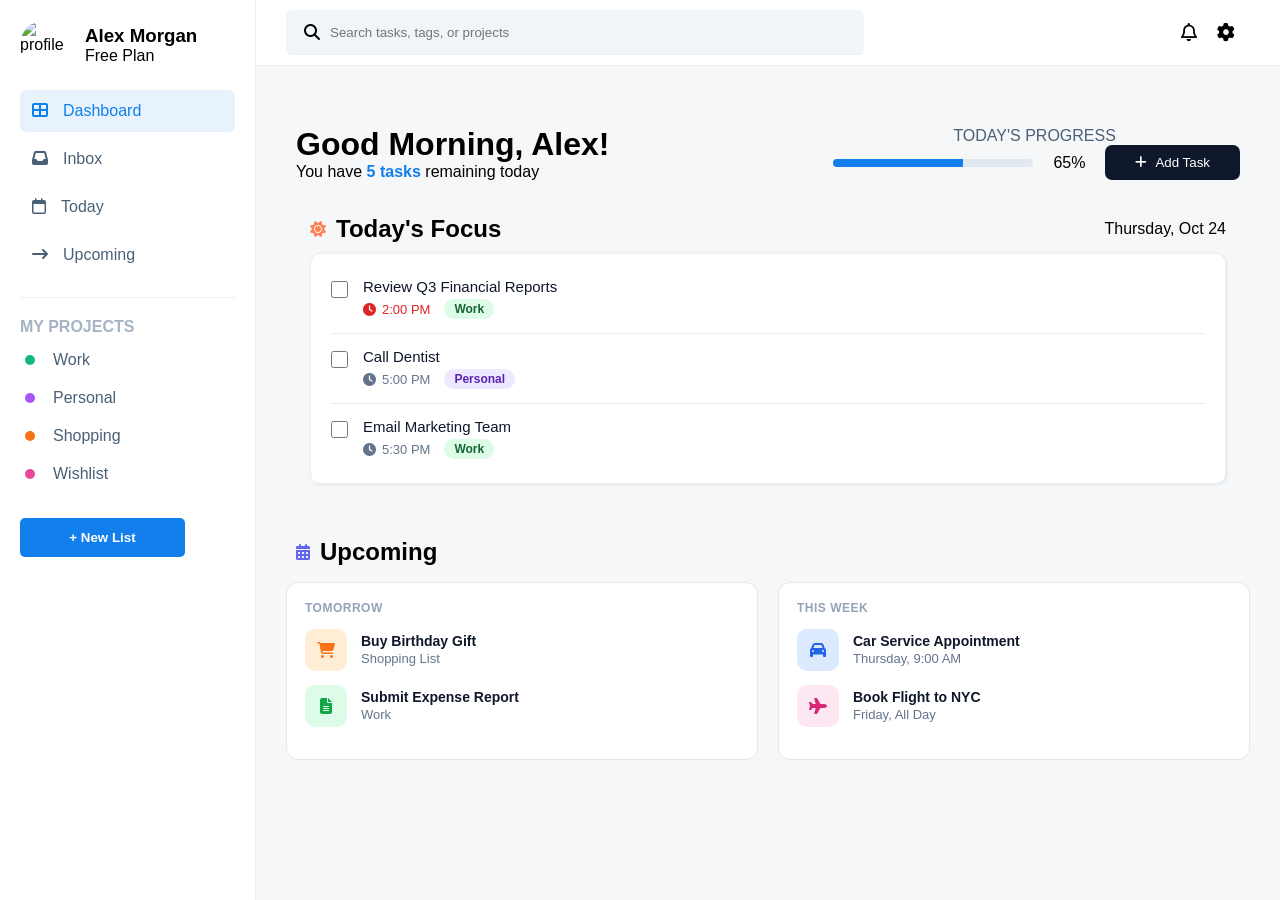
==== create.html @ e3cccea4 "Add files via upload" ====
<!DOCTYPE html>
<html lang="en">
<head>
  <meta charset="UTF-8" />
  <meta name="viewport" content="width=device-width, initial-scale=1.0" />
  <title>ToDo Dashboard</title>

  <!-- Icons -->
  <link
    rel="stylesheet"
    href="https://cdnjs.cloudflare.com/ajax/libs/font-awesome/6.5.0/css/all.min.css"
  />

  <!-- CSS -->
  <link rel="stylesheet" href="style.css" />
</head>

<body>

<!-- APP -->
<div class="app">

  <!-- OVERLAY (for mobile sidebar) -->
  <div class="overlay"></div>

  <!-- SIDEBAR -->
  <aside class="sidebar">
    <div class="profile">
      <img src="https://i.pravatar.cc/60?img=12" alt="profile">
      <div>
        <h3>Alex Morgan</h3>
        <span class="plan">Free Plan</span>
      </div>
    </div>

    <nav class="menu">
      <a class="active"><i class="fa-solid fa-table-cells-large"></i> Dashboard</a>
      <a><i class="fa-solid fa-inbox"></i> Inbox</a>
      <a><i class="fa-regular fa-calendar"></i> Today</a>
      <a><i class="fa-solid fa-arrow-right-long"></i> Upcoming</a>
    </nav>

    <div class="projects">
      <h4>MY PROJECTS</h4>
      <div class="sub-project">
        <p><span class="dot work"></span> Work</p>
        <p><span class="dot personal"></span> Personal</p>
        <p><span class="dot shopping"></span> Shopping</p>
        <p><span class="dot wishlist"></span> Wishlist</p>
      </div>
    </div>

    <button class="new-list">+ New List</button>
  </aside>

  <!-- MAIN -->
  <main class="main">

    <!-- TOP BAR -->
    <div class="top-bar">

      <!-- MENU ICON (MOBILE) -->
      <i class="fa-solid fa-bars menu-toggle"></i>

      <div class="search">
        <i class="fa-solid fa-magnifying-glass"></i>
        <input type="text" placeholder="Search tasks, tags, or projects">
      </div>

      <div class="icons">
        <i class="fa-regular fa-bell"></i>
        <i class="fa-solid fa-gear"></i>
      </div>
    </div>

    <!-- WELCOME -->
     <div class="content">
      <div class="welcome">
      <div>
        <h1>Good Morning, Alex!</h1>
        <p>You have <strong><span class="task-count">5 tasks</span></strong> remaining today</p>
      </div>

      <div class="progress-box">
        <p>TODAY'S PROGRESS</p>

        <div class="progress-row">
          <div class="progress-bar">
            <div class="progress-fill"></div>
          </div>

          <span class="progress-percent">65%</span>

          <button class="add-task">
            <i class="fa-solid fa-plus"></i> Add Task
          </button>
        </div>
      </div>
    </div>

    <!-- TODAY -->
    <section class="card">
      <div class="card-head">
        <div class="focus">
          <i class="fa-solid fa-sun" style="color: coral;"></i>
          <h2>Today's Focus</h2>
        </div>
        <p class="date">Thursday, Oct 24</p>
      </div>

      <!-- JS RENDER -->
      <div class="listbox" id="todayTasks"></div>
    </section>

    <!-- UPCOMING -->
    <section class="upcoming">
      <div class="uphead">
        <i class="fa-solid fa-calendar-days upcoming-icon"></i>
        <h2>Upcoming</h2>
      </div>

      <!-- JS RENDER -->
      <div class="up-cards" id="upcomingTasks"></div>
    </section>
     </div>
    

  </main>
</div>

<!-- JS -->
<script src="todo.js"></script>
</body>
</html>
---- style.css ----
* {
  margin: 0;
  padding: 0;
  box-sizing: border-box;
  font-family: sans-serif;
}

body {
  background-color: #f6f7f8;
  
}

/* APP LAYOUT */
.app {
  display: flex;
  position: relative;
}

/* SIDEBAR */
.sidebar {
  width: 20%;
  height: 100vh;
  background: #fff;
  padding: 20px;
  position: sticky;
  top: 0;
  border-right: 1px solid #ededed;
  overflow-y: auto;
}
/* PROFILE */
.profile {
  display: flex;
  gap: 15px;
  align-items: center;
  margin-bottom: 20px;
}

.profile img {
  width: 50px;
  height: 50px;
  border-radius: 50%;
}

/* MENU */
.menu {
  border-bottom: 1px solid #eef1f4;
  padding-bottom: 15px;
  margin-bottom: 20px;
}

.menu a {
  text-decoration: none;
  color: #4a6076;
  display: flex;
  gap: 15px;
  padding: 12px;
  margin: 6px 0;
  border-radius: 6px;
}

.menu a:hover,
.menu a.active {
  background: #e7f2fd;
  color: #1081ec;
}

/* PROJECTS */
.projects h4 {
  color: #a6b3c4;
}

.projects p {
  margin: 10px 5px;
  color: #4a6076;
  padding: 5px 0px;
  display: flex;
  align-items: center;
  gap: 18px;
  
}

/* PROJECT DOTS */
.dot {
  width: 10px;
  height: 10px;
  border-radius: 50%;
}

.dot.work {
  background: #10b981;
}

.dot.personal {
  background: #a855f7;
}

.dot.shopping {
  background: #f97316;
}

.dot.wishlist {
  background: #ec4899;
}

/* NEW LIST BUTTON */
.new-list {
  width: calc(100% - 50px);
  background-color: #137fec;
  color: white;
  border: none;
  padding: 12px;
  font-weight: bold;
  border-radius: 5px;
  text-align: center;
  margin-top: 20px;
  cursor: pointer;
}


/* MAIN CONTENT */
 .main {
  flex: 1;
  width: calc(100% - 260px);
}

/* TOP BAR */
.top-bar {
    background-color: white;
    width: 100%;
    padding: 10px 30px;
    display: flex;
    justify-content: space-between;
    align-items: center;
    border-bottom: 1px solid rgb(237, 237, 237);
    position: sticky;
    top: 0;
}

/* SEARCH */
.search {
  background: #f1f5f9;
  padding: 14px 18px;
  border-radius: 6px;
  display: flex;
  justify-content: space-between;
  align-items: center;
  border-bottom: 1px solid rgb(237, 237, 237);
  gap: 10px;
  width: 60%;
}


.search input {
  border: none;
  outline: none;
  background: transparent;
  width: 100%;
  color: #9caabe;
}

/* ICONS */
.icons {
  display: flex;
  gap: 20px;
  font-size: 18px;
  padding: 0 15px;
  ;
}

.content{
  padding: 30px;
}

/* WELCOME */
.welcome {
  display: flex;
  justify-content: space-between;
  align-items: center;
  padding: 10px;
  margin-top: 20px;
}
.task-count {
  color: #137fec;   /* blue */
  font-weight: 600;
}

.contentbox{
  padding: 30px;
}

.progress-box {
  display: flex;
  flex-direction: column;
}
.progress-box p{
  gap: 8px;
  padding-left: 120px;
  color: #4a6076;
  font-weight: lighter;
}

.progress-row {
  display: flex;
  align-items: center;
  gap: 20px;
}

/* BAR */
.progress-bar {
  width: 200px;
  height: 8px;
  background: #e2e8f0;
  border-radius: 10px;
  overflow: hidden;
}

/* FILL */
.progress-fill {
  width: 65%;
  height: 100%;
  background: #137fec;
  display: flex;
  align-items: center;
  justify-content: flex-end;
  padding-right: 6px;
}

/* 65% TEXT */
.progress-text {
  font-size: 11px;
  color: #fff;
  font-weight: 600;
}

/* BUTTON */
.add-task {
  background: #0f172a;
  color: #fff;
  padding: 10px 30px;
  border-radius: 7px;
  border: none;
  cursor: pointer;
  display: flex;
  align-items: center;
  gap: 8px;
}

.add-task {
  background: #0f172a;
  color: #fff;
  padding: 10px 30px;
  border-radius: 7px;
  border: none;
  cursor: pointer;
  display: flex;
  align-items: center;
  gap: 8px;
}

/* TODAY FOCUS */
/* CARD */
.card {
  padding: 24px;
  border-radius: 12px;
  margin-bottom: 20px;
}
.up-card {
  border-radius: 12px;
  border: 1px solid #e5e7eb;
  padding: 24px;
}
/* CARD HEADER*/
.card-head {
  display: flex;
  justify-content: space-between;
  align-items: center;
  margin-bottom: 10px;
}

/* TITLE */
.focus {
  display: flex;
  align-items: center;
  gap: 10px;
}

.focus i {
  color: #f59e0b; /* sun icon color */
}

/* DATE */
#date {
  font-size: 14px;
  color: #94a3b8;
}

/* LIST BOX */
.listbox {
  background-color: #ffffff;
  border: 1px solid #ededed;
  box-shadow: 1px 1px 3px #dfe6ef;
  border-radius: 10px;
  padding: 10px 20px;
}

/* TASK ROW */
.task {
  display: flex;
  align-items: flex-start;
  gap: 15px;
  padding: 14px 0;
  border-bottom: 1px solid #ededed;
  cursor: pointer;
}

.task:last-child {
  border-bottom: none;
}

/* TASK HOVER */
.task:hover {
  background: #f8fafc;
}

/* CHECKBOX */
.task input {
  width: 17px;
  height: 17px;
  margin-top: 3px;
  accent-color: #137fec;
}

/* TASK TEXT */
.task p {
  font-size: 15px;
  font-weight: 500;
  color: #0f172a;
}

/* META */
.task-meta {
  display: flex;
  align-items: center;
  gap: 14px;
  margin-top: 4px;
}

/* TIME */
.time {
  font-size: 13px;
  color: #64748b;
  display: flex;
  align-items: center;
  gap: 6px;
}
.time-work {
   color: #dc2626;
}

/* LABEL BASE */
.label {
  font-size: 12px;
  padding: 3px 10px;
  border-radius: 20px;
  font-weight: 600;
}

/* WORK */
.label.work {
  background: #dcfce7;
  color: #166534;
}

/* PERSONAL */
.label.personal {
  background: #ede9fe;
  color: #5b21b6;
}


/* TAG STYLE */
.tag {
  font-size: 12px;
  padding: 5px 10px;
  border-radius: 5px;
  background-color: #d1fae5;
  color: #00663e;
}

/* UPCOMING */
/* UPCOMING SECTION */
.upcoming {
  margin-top: 30px;

}

.uphead {
  display: flex;
  padding-left: 10px;
  align-items: center;
  gap: 10px;
  margin-bottom: 16px;
}

.uphead i {
  color: #6366f1;
}

.up-cards {
  display: flex;
  gap: 20px;
}

/* CARD */
.up-card {
  flex: 1;
  background: #ffffff;
  border: 1px solid #e5e7eb;
  border-radius: 12px;
  padding: 18px;
}

/* CARD TITLE */
.up-card h4 {
  font-size: 12px;
  color: #94a3b8;
  margin-bottom: 14px;
  letter-spacing: 0.5px;
}

/* ITEM */
.up-item {
  display: flex;
  align-items: center;
  gap: 14px;
  margin-bottom: 14px;
}

/* ICON */
.up-icon {
  width: 42px;
  height: 42px;
  border-radius: 10px;
  display: flex;
  align-items: center;
  justify-content: center;
  font-size: 16px;
}

/* ICON COLORS */
.up-icon.orange {
  background: #ffedd5;
  color: #f97316;
}

.up-icon.green {
  background: #dcfce7;
  color: #16a34a;
}

.up-icon.blue {
  background: #dbeafe;
  color: #2563eb;
}

.up-icon.pink {
  background: #fce7f3;
  color: #db2777;
}

/* TEXT */
.up-text .title {
  font-size: 14px;
  font-weight: 600;
  color: #0f172a;
}

.up-text .sub {
  font-size: 13px;
  color: #64748b;
}

/* menubar icon */
.menu-toggle {
  display: none;
  font-size: 20px;
  cursor: pointer;
  color: #0f172a;
}

/* Overlay */
.overlay {
  position: fixed;
  inset: 0;
  background: rgba(0,0,0,0.4);
  opacity: 0;
  visibility: hidden;
  transition: 0.3s ease;
  z-index: 9;
}
/*responsive*/
/* TABLET */
@media (max-width: 1024px) {

  .sidebar {
    width: 220px;
    min-width: 220px;
  }

  .main {
    width: calc(100% - 220px);
  }

  .welcome {
    flex-direction: column;
    align-items: flex-start;
    gap: 20px;
  }

  .progress-box p {
    padding-left: 0;
  }
}

/* MOBILE */
@media (max-width: 600px) {

  /* show hamburger */
  .menu-toggle {
    display: block;
  }

  /* sidebar slide */
  .sidebar {
    position: fixed;
    top: 0;
    left: 0;
    width: 260px;
    height: 100vh;
    transform: translateX(-100%);
    transition: transform 0.3s ease;
    z-index: 10;
  }

  .sidebar.open {
    transform: translateX(0);
  }

  /* overlay */
  .overlay.show {
    opacity: 1;
    visibility: visible;
  }

  /* main full width */
  .main {
    width: 100%;
  }

  /* top bar */
  .top-bar {
    padding: 10px 16px;
    gap: 12px;
  }

  .search {
    width: 100%;
  }

  /* welcome section */
  .welcome {
    flex-direction: column;
    align-items: flex-start;
    gap: 20px;
  }

  /* progress section */
  .progress-row {
    flex-wrap: wrap;
    gap: 12px;
  }

  .progress-bar {
    width: 100%;
  }

  /* upcoming stack */
  .up-cards {
    flex-direction: column;
  }

  /* cards */
  .card,
  .up-card {
    width: 100%;
    padding: 18px;
    margin: 10px 0;
    border-radius: 12px;
  }
}
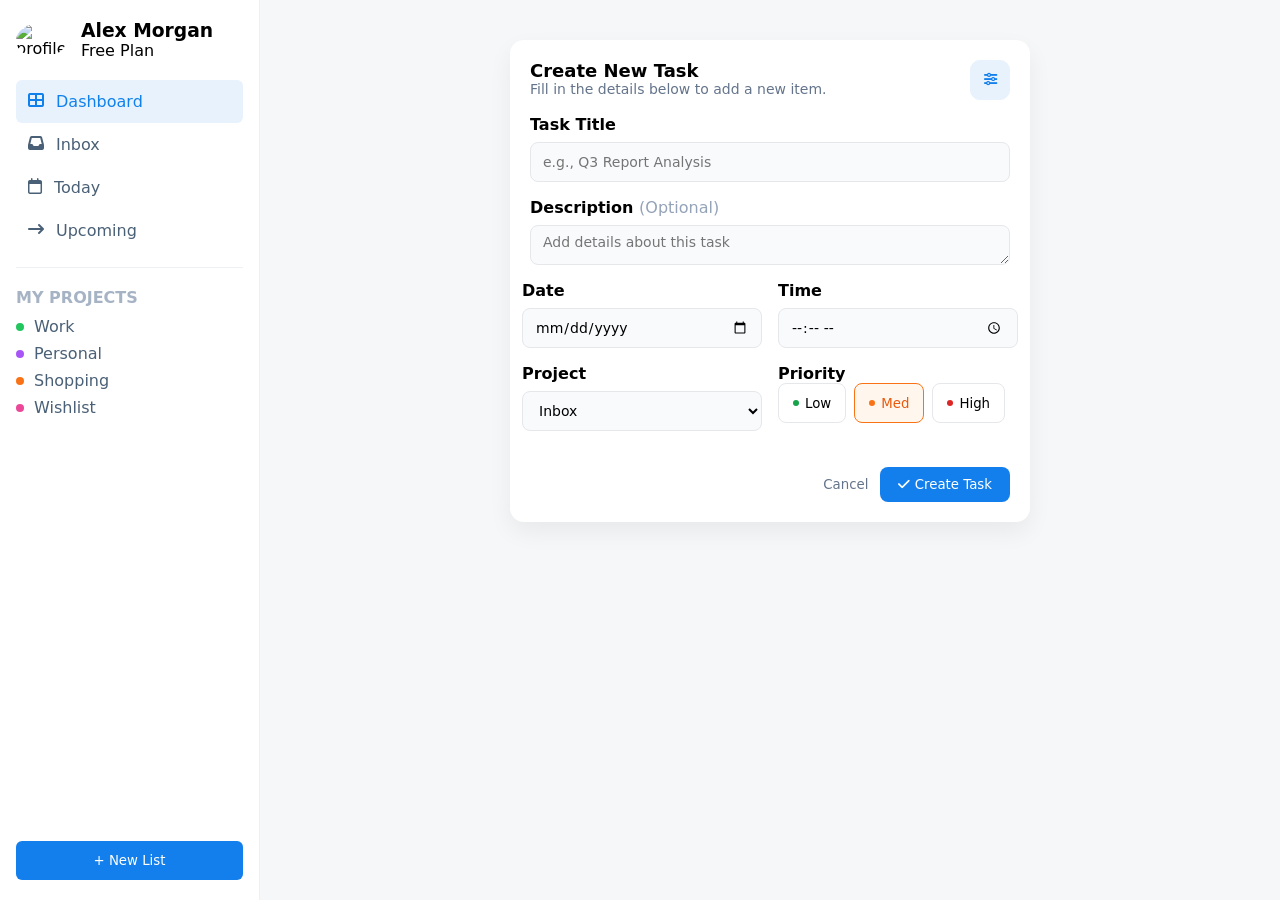
==== commit f26f9093: "Add files via upload" ====
--- a/create.html
+++ b/create.html
@@ -3,30 +3,24 @@
 <head>
   <meta charset="UTF-8" />
   <meta name="viewport" content="width=device-width, initial-scale=1.0" />
-  <title>ToDo Dashboard</title>
+  <title>Create Task</title>
 
-  <!-- Icons -->
+  <!-- Font Awesome Icons -->
   <link
     rel="stylesheet"
     href="https://cdnjs.cloudflare.com/ajax/libs/font-awesome/6.5.0/css/all.min.css"
   />
 
   <!-- CSS -->
-  <link rel="stylesheet" href="style.css" />
+  <link rel="stylesheet" href="task.css" />
 </head>
 
 <body>
 
-<!-- APP -->
-<div class="app">
-
-  <!-- OVERLAY (for mobile sidebar) -->
-  <div class="overlay"></div>
-
   <!-- SIDEBAR -->
   <aside class="sidebar">
     <div class="profile">
-      <img src="https://i.pravatar.cc/60?img=12" alt="profile">
+      <img src="https://i.pravatar.cc/60?img=12" alt="profile" />
       <div>
         <h3>Alex Morgan</h3>
         <span class="plan">Free Plan</span>
@@ -42,93 +36,115 @@
 
     <div class="projects">
       <h4>MY PROJECTS</h4>
-      <div class="sub-project">
-        <p><span class="dot work"></span> Work</p>
-        <p><span class="dot personal"></span> Personal</p>
-        <p><span class="dot shopping"></span> Shopping</p>
-        <p><span class="dot wishlist"></span> Wishlist</p>
-      </div>
+      <p><span class="dot work"></span> Work</p>
+      <p><span class="dot personal"></span> Personal</p>
+      <p><span class="dot shopping"></span> Shopping</p>
+      <p><span class="dot wishlist"></span> Wishlist</p>
     </div>
 
     <button class="new-list">+ New List</button>
   </aside>
 
-  <!-- MAIN -->
+  <!-- MAIN CONTENT -->
   <main class="main">
 
-    <!-- TOP BAR -->
-    <div class="top-bar">
-
-      <!-- MENU ICON (MOBILE) -->
+    <!-- MOBILE TOP BAR -->
+    <div class="mobile-top-bar">
       <i class="fa-solid fa-bars menu-toggle"></i>
-
-      <div class="search">
-        <i class="fa-solid fa-magnifying-glass"></i>
-        <input type="text" placeholder="Search tasks, tags, or projects">
-      </div>
-
-      <div class="icons">
-        <i class="fa-regular fa-bell"></i>
-        <i class="fa-solid fa-gear"></i>
-      </div>
     </div>
 
-    <!-- WELCOME -->
-     <div class="content">
-      <div class="welcome">
-      <div>
-        <h1>Good Morning, Alex!</h1>
-        <p>You have <strong><span class="task-count">5 tasks</span></strong> remaining today</p>
-      </div>
+    <!-- CREATE TASK -->
+    <section class="create-task">
+      <div class="create-card">
 
-      <div class="progress-box">
-        <p>TODAY'S PROGRESS</p>
-
-        <div class="progress-row">
-          <div class="progress-bar">
-            <div class="progress-fill"></div>
+        <!-- HEADER -->
+        <div class="create-head">
+          <div class="head-text">
+            <h2>Create New Task</h2>
+            <p>Fill in the details below to add a new item.</p>
           </div>
 
-          <span class="progress-percent">65%</span>
-
-          <button class="add-task">
-            <i class="fa-solid fa-plus"></i> Add Task
+          <button class="filter-btn" type="button">
+            <i class="fa-solid fa-sliders"></i>
           </button>
         </div>
+
+        <!-- FORM -->
+        <form class="task-form">
+
+          <div class="form-group">
+            <label>Task Title</label>
+            <input type="text" placeholder="e.g., Q3 Report Analysis" />
+          </div>
+
+          <div class="form-group">
+            <label>Description <span>(Optional)</span></label>
+            <textarea placeholder="Add details about this task"></textarea>
+          </div>
+
+          <!-- DATE & TIME -->
+          <div class="form-row date-time-row">
+            <div class="form-group">
+              <label>Date</label>
+              <input type="date" />
+            </div>
+
+            <div class="form-group">
+              <label>Time</label>
+              <input type="time" />
+            </div>
+          </div>
+
+          <!-- PROJECT & PRIORITY -->
+          <div class="form-row project-priority-row">
+
+            <div class="form-group">
+              <label>Project</label>
+              <select>
+                <option>Inbox</option>
+                <option>Personal</option>
+                <option>Shopping</option>
+                <option>Wishlist</option>
+              </select>
+            </div>
+
+            <div class="form-group priority-group">
+              <label>Priority</label>
+              <div class="priority">
+                <button type="button" class="low">
+                  <span class="dot low-dot"></span> Low
+                </button>
+
+                <button type="button" class="med active">
+                  <span class="dot med-dot"></span> Med
+                </button>
+
+                <button type="button" class="high">
+                  <span class="dot high-dot"></span> High
+                </button>
+              </div>
+            </div>
+
+          </div>
+
+          <!-- FOOTER -->
+          <div class="footer">
+            <button type="button" class="cancel-btn">Cancel</button>
+            <button type="submit" class="submit-btn">
+              <i class="fa-solid fa-check"></i> Create Task
+            </button>
+          </div>
+
+        </form>
       </div>
-    </div>
+    </section>
+  </main>
 
-    <!-- TODAY -->
-    <section class="card">
-      <div class="card-head">
-        <div class="focus">
-          <i class="fa-solid fa-sun" style="color: coral;"></i>
-          <h2>Today's Focus</h2>
-        </div>
-        <p class="date">Thursday, Oct 24</p>
-      </div>
+  <!-- OVERLAY -->
+  <div class="overlay"></div>
 
-      <!-- JS RENDER -->
-      <div class="listbox" id="todayTasks"></div>
-    </section>
+  <!-- JS -->
+  <script src="todo.js"></script>
 
-    <!-- UPCOMING -->
-    <section class="upcoming">
-      <div class="uphead">
-        <i class="fa-solid fa-calendar-days upcoming-icon"></i>
-        <h2>Upcoming</h2>
-      </div>
-
-      <!-- JS RENDER -->
-      <div class="up-cards" id="upcomingTasks"></div>
-    </section>
-     </div>
-    
-
-  </main>
-</div>
-
-<!-- JS -->
-<script src="todo.js"></script>
 </body>
-</html>+</html>
--- a/task.css
+++ b/task.css
@@ -0,0 +1,404 @@
+
+* {
+  margin: 0;
+  padding: 0;
+  box-sizing: border-box;
+  font-family: system-ui, sans-serif;
+}
+
+body {
+  background: #f6f7f8;
+  overflow-x: hidden;
+}
+
+/* Sidebar */
+.sidebar {
+  display: flex;
+  flex-direction: column;
+  width: 260px;
+  height: 100vh;
+  position: fixed;
+  top: 0;
+  left: 0;
+  background: #ffffff;
+  padding: 20px 16px;
+  border-right: 1px solid #eef1f4;
+  transition: transform 0.3s ease;
+  z-index: 1000;
+  overflow-y: auto;
+}
+
+/* Closed state (used only on mobile) */
+.sidebar.closed {
+  transform: translateX(-100%);
+}
+
+/* Overlay */
+.overlay {
+  position: fixed;
+  inset: 0;
+  background: rgba(0,0,0,0.3);
+  opacity: 0;
+  pointer-events: none;
+  transition: opacity 0.3s ease;
+  z-index: 900;
+}
+
+.overlay.show {
+  opacity: 1;
+  pointer-events: auto;
+}
+
+/*sidebar header*/
+.profile {
+  display: flex;
+  gap: 15px;
+  align-items: center;
+  margin-bottom: 20px;
+}
+
+.profile img {
+  width: 50px;
+  border-radius: 50%;
+}
+
+.menu {
+  border-bottom: 1px solid #eef1f4;
+  padding-bottom: 15px;
+  margin-bottom: 20px;
+}
+
+.menu a {
+  display: flex;
+  gap: 12px;
+  padding: 12px;
+  text-decoration: none;
+  color: #4a6076;
+  border-radius: 6px;
+}
+
+.menu a:hover,
+.menu a.active {
+  background: #e7f2fd;
+  color: #1081ec;
+}
+
+.projects h4 {
+  color: #a6b3c4;
+  margin-bottom: 10px;
+}
+
+.projects p {
+  display: flex;
+  align-items: center;
+  gap: 10px;
+  color: #4a6076;
+  margin-bottom: 8px;
+}
+
+/* Project dots */
+.projects .dot {
+  width: 8px;
+  height: 8px;
+  border-radius: 50%;
+}
+
+.dot.work { background: #22c55e; }
+.dot.personal { background: #a855f7; }
+.dot.shopping { background: #f97316; }
+.dot.wishlist { background: #ec4899; }
+
+/* New list button */
+.new-list {
+  margin-top: auto;
+  width: 100%;
+  padding: 12px;
+  background: #137fec;
+  color: #ffffff;
+  border: none;
+  border-radius: 6px;
+  cursor: pointer;
+  bottom: 16px;
+}
+/*main content*/
+.main {
+  margin-left: 260px;
+  transition: margin-left 0.3s ease;
+}
+
+.main.full {
+  margin-left: 0;
+}
+
+/*top bar*/
+.top-bar {
+  display: flex;
+  align-items: center;
+  gap: 16px;
+  padding: 20px 24px;
+}
+
+/* Menu (hamburger) icon */
+.menu-toggle {
+  font-size: 22px;
+  color: #137fec;
+  cursor: pointer;
+  display: none; /* hidden on desktop */
+}
+
+/*create task*/
+.create-task {
+  padding: 40px;
+  display: flex;
+  justify-content: center;
+}
+
+.create-card {
+  width: 520px;
+  max-width: 100%;
+  background: #ffffff;
+  border-radius: 14px;
+  padding: 20px;
+  box-shadow: 0 10px 25px rgba(0,0,0,0.06);
+}
+
+/* Header */
+.create-head {
+  display: flex;
+  justify-content: space-between;
+  margin-bottom: 15px;
+}
+
+.head-text h2 {
+  font-size: 18px;
+}
+
+.head-text p {
+  font-size: 14px;
+  color: #64748b;
+}
+
+/* Filter button */
+.filter-btn {
+  width: 40px;
+  height: 40px;
+  border-radius: 10px;
+  border: 1px solid #e7f2fd;
+  background: #e7f2fd;
+  color: #137fec;
+  cursor: pointer;
+  display: flex;
+  align-items: center;
+  justify-content: center;
+}
+
+/*form*/
+.form-group {
+  display: flex;
+  flex-direction: column;
+  margin-bottom: 16px;
+}
+
+.form-group label {
+  font-weight: 600;
+}
+
+.form-group label span {
+  color: #94a3b8;
+  font-weight: 400;
+}
+
+.form-group input,
+.form-group select,
+.form-group textarea {
+  margin-top: 8px;
+  height: 40px;
+  padding: 8px 12px;
+  border-radius: 8px;
+  border: 1px solid #e5e7eb;
+  background: #f8fafc;
+  font-size: 14px;
+}
+
+textarea {
+  height: 90px;
+}
+
+/* Rows */
+.form-row {
+  display: flex;
+  gap: 12px;
+}
+
+/* Date & Time */
+.form-row.date-time-row {
+  justify-content: center;
+  gap: 16px;
+}
+
+.form-row.date-time-row .form-group {
+  flex: 0 0 240px;
+}
+
+/* Project & Priority */
+.form-row.project-priority-row {
+  display: flex;
+  justify-content: center;
+  gap: 16px;
+}
+
+.form-row.project-priority-row .form-group {
+  flex: 0 0 240px;
+}
+
+
+/* Priority buttons */
+.priority {
+  display: flex;
+  gap: 8px;
+}
+
+.priority button {
+  height: 40px;
+  padding: 0 14px;
+  border-radius: 8px;
+  border: 1px solid #e5e7eb;
+  background: #ffffff;
+  display: flex;
+  align-items: center;
+  gap: 6px;
+  cursor: pointer;
+  pointer-events: auto;
+  position:relative;
+  z-index: 1;
+}
+
+.priority button.active {
+  background: #fff7ed;
+  border-color: #f97316;
+  color: #ea580c;
+}
+
+/* Dots */
+.dot {
+  width: 6px;
+  height: 6px;
+  border-radius: 50%;
+}
+
+.low-dot { background: #16a34a; }
+.med-dot { background: #f97316; }
+.high-dot { background: #dc2626; }
+
+/* Footer */
+.footer {
+  display: flex;
+  justify-content: flex-end;
+  gap: 12px;
+  margin-top: 20px;
+}
+
+.cancel-btn {
+  background: none;
+  border: none;
+  color: #64748b;
+  cursor: pointer;
+}
+
+.submit-btn {
+  background: #137fec;
+  color: #ffffff;
+  border: none;
+  padding: 10px 18px;
+  border-radius: 8px;
+  cursor: pointer;
+}
+/* media queries */
+@media (max-width: 768px) {
+
+  /* Show hamburger icon */
+  .menu-toggle {
+    display: block;
+    font-size: 22px;
+    cursor: pointer;
+    color: black;
+  }
+
+  /* Sidebar hidden by default */
+  .sidebar {
+    transform: translateX(-100%);
+    width: 260px;
+  }
+
+  /* Sidebar opens when JS adds .open */
+  .sidebar.open {
+    transform: translateX(0);
+  }
+
+  /* Overlay hidden by default */
+  .overlay {
+  position: fixed;
+  inset: 0;
+  background: rgba(0,0,0,0.3);
+  opacity: 0;
+  pointer-events: none;   /*  allow clicks */
+  z-index: 5;             /* LOWER than content */
+  transition: opacity 0.3s ease;
+}
+
+.overlay.show {
+  opacity: 1;
+  pointer-events: auto;   /* block clicks ONLY when sidebar open */
+}
+
+
+  /* Main content full width */
+  .main {
+    margin-left: 0;
+    width: 100%;
+  }
+
+  /* Create task spacing */
+  .create-task {
+    padding: 20px;
+  }
+
+  /* Stack form rows */
+  .form-row {
+    flex-direction: column;
+  }
+
+  .form-row.date-time-row,
+  .form-row.project-priority-row {
+    align-items: stretch;
+  }
+
+  .form-row.date-time-row .form-group,
+  .form-row.project-priority-row .form-group {
+    flex: 1;
+  }
+
+  /* Priority buttons wrap */
+  .priority {
+    flex-wrap: wrap;
+  }
+
+  .priority button {
+    flex: 1;
+    justify-content: center;
+  }
+
+  /* Footer buttons stack */
+  .footer {
+    flex-direction: column;
+  }
+
+  .submit-btn {
+    width: 100%;
+  }
+
+  /* Prevent horizontal scroll */
+  body {
+    overflow-x: hidden;
+  }
+}
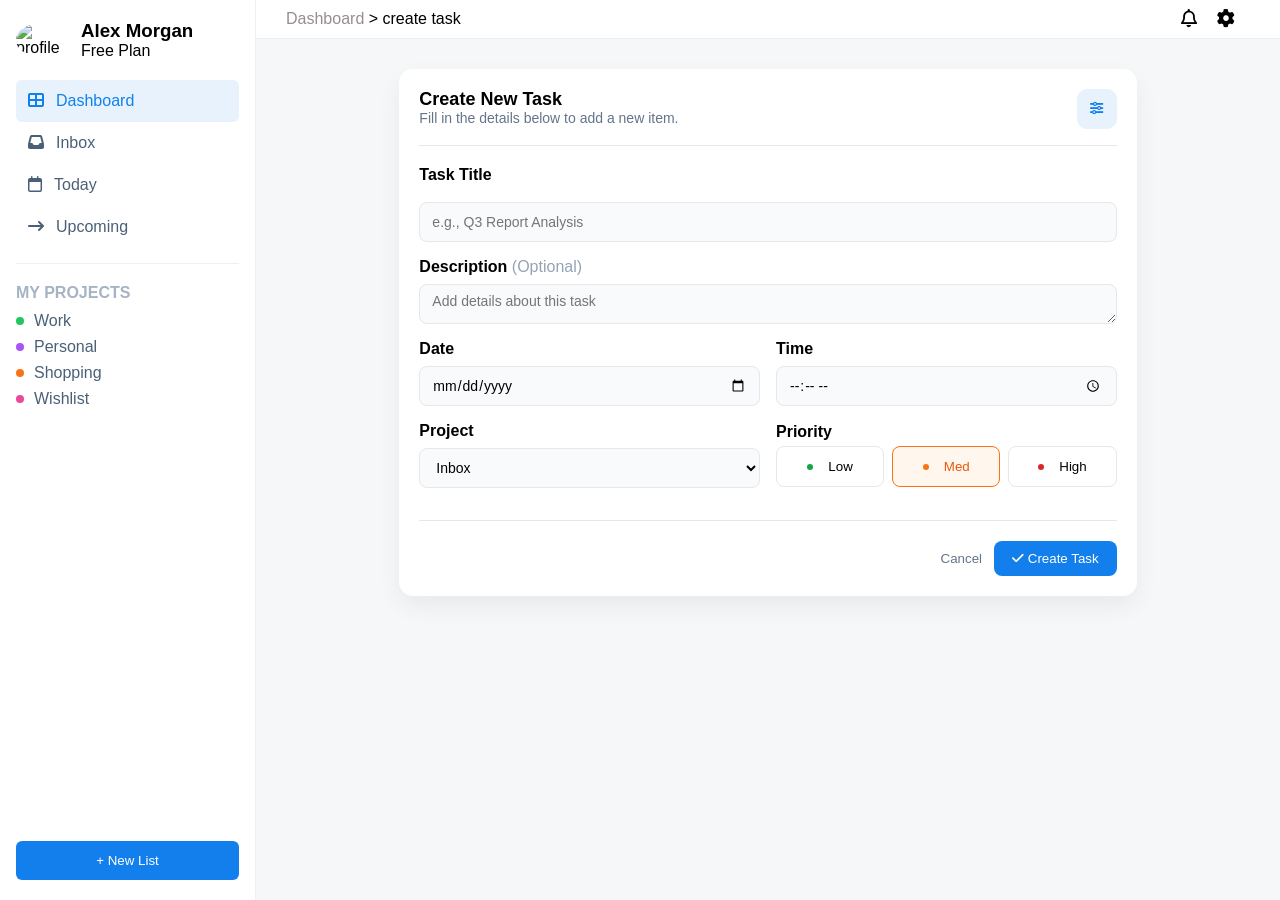
==== commit 7de7eaf1: "Add files via upload" ====
--- a/create.html
+++ b/create.html
@@ -1,150 +1,159 @@
 <!DOCTYPE html>
 <html lang="en">
-<head>
-  <meta charset="UTF-8" />
-  <meta name="viewport" content="width=device-width, initial-scale=1.0" />
-  <title>Create Task</title>
+  <head>
+    <meta charset="UTF-8" />
+    <meta name="viewport" content="width=device-width, initial-scale=1.0" />
+    <title>Create Task</title>
 
-  <!-- Font Awesome Icons -->
-  <link
-    rel="stylesheet"
-    href="https://cdnjs.cloudflare.com/ajax/libs/font-awesome/6.5.0/css/all.min.css"
-  />
+    <!-- Font Awesome Icons -->
+    <link
+      rel="stylesheet"
+      href="https://cdnjs.cloudflare.com/ajax/libs/font-awesome/6.5.0/css/all.min.css"
+    />
 
-  <!-- CSS -->
-  <link rel="stylesheet" href="task.css" />
-</head>
+    <!-- CSS -->
+    <link rel="stylesheet" href="task.css" />
+  </head>
 
-<body>
+  <body>
+    <div class="container">
+      <!-- SIDEBAR -->
+      <aside class="sidebar">
+        <div class="profile">
+          <img src="https://i.pravatar.cc/60?img=12" alt="profile" />
+          <div>
+            <h3>Alex Morgan</h3>
+            <span class="plan">Free Plan</span>
+          </div>
+        </div>
 
-  <!-- SIDEBAR -->
-  <aside class="sidebar">
-    <div class="profile">
-      <img src="https://i.pravatar.cc/60?img=12" alt="profile" />
-      <div>
-        <h3>Alex Morgan</h3>
-        <span class="plan">Free Plan</span>
+        <nav class="menu">
+          <a class="active"
+            ><i class="fa-solid fa-table-cells-large"></i> Dashboard</a
+          >
+          <a><i class="fa-solid fa-inbox"></i> Inbox</a>
+          <a><i class="fa-regular fa-calendar"></i> Today</a>
+          <a><i class="fa-solid fa-arrow-right-long"></i> Upcoming</a>
+        </nav>
+
+        <div class="projects">
+          <h4>MY PROJECTS</h4>
+          <p><span class="dot work"></span> Work</p>
+          <p><span class="dot personal"></span> Personal</p>
+          <p><span class="dot shopping"></span> Shopping</p>
+          <p><span class="dot wishlist"></span> Wishlist</p>
+        </div>
+
+        <button class="new-list">+ New List</button>
+      </aside>
+
+      <!-- MAIN CONTENT -->
+      <main class="main">
+        <!-- MOBILE TOP BAR -->
+         <div class="top-bar">
+          <i class="fa-solid fa-bars menu-toggle"></i>
+          <div><a href="Home.html" class="dashboard-link">Dashboard </a> > create task</div>
+          <div class="icons">
+        <i class="fa-regular fa-bell"></i>
+        <i class="fa-solid fa-gear"></i>
       </div>
+         </div>
+
+
+        <!-- CREATE TASK -->
+        <section class="create-task">
+          <div class="create-card">
+            <!-- HEADER -->
+            <div class="create-head">
+              <div class="head-text">
+                <h2>Create New Task</h2>
+                <p>Fill in the details below to add a new item.</p>
+              </div>
+
+              <button class="filter-btn" type="button">
+                <i class="fa-solid fa-sliders"></i>
+              </button>
+            </div>
+
+            <!-- FORM -->
+            <form class="task-form">
+              <div class="form-group">
+                <label>Task Title</label><br />
+                <input
+                  style="margin-top: 0px"
+                  type="text"
+                  placeholder="e.g., Q3 Report Analysis"
+                />
+              </div>
+
+              <div class="form-group">
+                <label >Description <span>(Optional)</span></label>
+                <textarea
+                  rows="5"
+                  placeholder="Add details about this task"
+                ></textarea>
+              </div>
+
+              <!-- DATE & TIME -->
+              <div class="form-row date-time-row">
+                <div class="form-group">
+                  <label>Date</label>
+                  <input type="date" />
+                </div>
+
+                <div class="form-group">
+                  <label>Time</label>
+                  <input type="time" />
+                </div>
+              </div>
+
+              <!-- PROJECT & PRIORITY -->
+              <div class="form-row project-priority-row">
+                <div class="form-group">
+                  <label>Project</label>
+                  <select>
+                    <option>Inbox</option>
+                    <option>Personal</option>
+                    <option>Shopping</option>
+                    <option>Wishlist</option>
+                  </select>
+                </div>
+
+                <div class="form-group priority-group">
+                  <label>Priority</label>
+                  <div class="priority">
+                    <button type="button" class="low">
+                      <span class="dot low-dot"></span> Low
+                    </button>
+
+                    <button type="button" class="med active">
+                      <span class="dot med-dot"></span> Med
+                    </button>
+
+                    <button type="button" class="high">
+                      <span class="dot high-dot"></span> High
+                    </button>
+                  </div>
+                </div>
+              </div>
+
+              <!-- FOOTER -->
+              <div class="footer">
+                <button type="button" class="cancel-btn">Cancel</button>
+                <button type="submit" class="submit-btn">
+                  <i class="fa-solid fa-check"></i> Create Task
+                </button>
+              </div>
+            </form>
+          </div>
+        </section>
+      </main>
+
+      <!-- OVERLAY -->
+      <div class="overlay"></div>
     </div>
 
-    <nav class="menu">
-      <a class="active"><i class="fa-solid fa-table-cells-large"></i> Dashboard</a>
-      <a><i class="fa-solid fa-inbox"></i> Inbox</a>
-      <a><i class="fa-regular fa-calendar"></i> Today</a>
-      <a><i class="fa-solid fa-arrow-right-long"></i> Upcoming</a>
-    </nav>
-
-    <div class="projects">
-      <h4>MY PROJECTS</h4>
-      <p><span class="dot work"></span> Work</p>
-      <p><span class="dot personal"></span> Personal</p>
-      <p><span class="dot shopping"></span> Shopping</p>
-      <p><span class="dot wishlist"></span> Wishlist</p>
-    </div>
-
-    <button class="new-list">+ New List</button>
-  </aside>
-
-  <!-- MAIN CONTENT -->
-  <main class="main">
-
-    <!-- MOBILE TOP BAR -->
-    <div class="mobile-top-bar">
-      <i class="fa-solid fa-bars menu-toggle"></i>
-    </div>
-
-    <!-- CREATE TASK -->
-    <section class="create-task">
-      <div class="create-card">
-
-        <!-- HEADER -->
-        <div class="create-head">
-          <div class="head-text">
-            <h2>Create New Task</h2>
-            <p>Fill in the details below to add a new item.</p>
-          </div>
-
-          <button class="filter-btn" type="button">
-            <i class="fa-solid fa-sliders"></i>
-          </button>
-        </div>
-
-        <!-- FORM -->
-        <form class="task-form">
-
-          <div class="form-group">
-            <label>Task Title</label>
-            <input type="text" placeholder="e.g., Q3 Report Analysis" />
-          </div>
-
-          <div class="form-group">
-            <label>Description <span>(Optional)</span></label>
-            <textarea placeholder="Add details about this task"></textarea>
-          </div>
-
-          <!-- DATE & TIME -->
-          <div class="form-row date-time-row">
-            <div class="form-group">
-              <label>Date</label>
-              <input type="date" />
-            </div>
-
-            <div class="form-group">
-              <label>Time</label>
-              <input type="time" />
-            </div>
-          </div>
-
-          <!-- PROJECT & PRIORITY -->
-          <div class="form-row project-priority-row">
-
-            <div class="form-group">
-              <label>Project</label>
-              <select>
-                <option>Inbox</option>
-                <option>Personal</option>
-                <option>Shopping</option>
-                <option>Wishlist</option>
-              </select>
-            </div>
-
-            <div class="form-group priority-group">
-              <label>Priority</label>
-              <div class="priority">
-                <button type="button" class="low">
-                  <span class="dot low-dot"></span> Low
-                </button>
-
-                <button type="button" class="med active">
-                  <span class="dot med-dot"></span> Med
-                </button>
-
-                <button type="button" class="high">
-                  <span class="dot high-dot"></span> High
-                </button>
-              </div>
-            </div>
-
-          </div>
-
-          <!-- FOOTER -->
-          <div class="footer">
-            <button type="button" class="cancel-btn">Cancel</button>
-            <button type="submit" class="submit-btn">
-              <i class="fa-solid fa-check"></i> Create Task
-            </button>
-          </div>
-
-        </form>
-      </div>
-    </section>
-  </main>
-
-  <!-- OVERLAY -->
-  <div class="overlay"></div>
-
-  <!-- JS -->
-  <script src="todo.js"></script>
-
-</body>
-</html>
+    <!-- JS -->
+    <script src="todo.js"></script>
+  </body>
+</html>
--- a/task.css
+++ b/task.css
@@ -1,43 +1,40 @@
-
 * {
   margin: 0;
   padding: 0;
   box-sizing: border-box;
-  font-family: system-ui, sans-serif;
+  font-family: sans-serif;
 }
 
 body {
   background: #f6f7f8;
-  overflow-x: hidden;
+
+}
+
+.container {
+  display: flex;
 }
 
 /* Sidebar */
 .sidebar {
   display: flex;
   flex-direction: column;
-  width: 260px;
+  width: 20%;
   height: 100vh;
-  position: fixed;
-  top: 0;
-  left: 0;
   background: #ffffff;
   padding: 20px 16px;
   border-right: 1px solid #eef1f4;
-  transition: transform 0.3s ease;
+
   z-index: 1000;
   overflow-y: auto;
 }
 
 /* Closed state (used only on mobile) */
-.sidebar.closed {
-  transform: translateX(-100%);
-}
 
 /* Overlay */
 .overlay {
   position: fixed;
   inset: 0;
-  background: rgba(0,0,0,0.3);
+  background: rgba(0, 0, 0, 0.3);
   opacity: 0;
   pointer-events: none;
   transition: opacity 0.3s ease;
@@ -103,10 +100,21 @@
   border-radius: 50%;
 }
 
-.dot.work { background: #22c55e; }
-.dot.personal { background: #a855f7; }
-.dot.shopping { background: #f97316; }
-.dot.wishlist { background: #ec4899; }
+.dot.work {
+  background: #22c55e;
+}
+
+.dot.personal {
+  background: #a855f7;
+}
+
+.dot.shopping {
+  background: #f97316;
+}
+
+.dot.wishlist {
+  background: #ec4899;
+}
 
 /* New list button */
 .new-list {
@@ -120,46 +128,66 @@
   cursor: pointer;
   bottom: 16px;
 }
+
 /*main content*/
 .main {
-  margin-left: 260px;
-  transition: margin-left 0.3s ease;
-}
-
-.main.full {
-  margin-left: 0;
+  flex: 1;
+  margin: 0 auto;
+  width: 100%;
 }
 
 /*top bar*/
 .top-bar {
-  display: flex;
-  align-items: center;
-  gap: 16px;
-  padding: 20px 24px;
-}
+    background-color: white;
+    width: 100%;
+    padding: 10px 30px;
+    display: flex;
+    justify-content: space-between;
+    align-items: center;
+    border-bottom: 1px solid rgb(237, 237, 237);
+    position: sticky;
+    top: 0;
+}
+/* ICONS */
+.icons {
+  display: flex;
+  gap: 20px;
+  font-size: 18px;
+  padding: 0 15px;
+  ;
+}
+.dashboard-link {
+  color:rgb(152, 141, 141);
+  font-weight: 400;
+  text-decoration: none;
+}
+
 
 /* Menu (hamburger) icon */
 .menu-toggle {
   font-size: 22px;
-  color: #137fec;
-  cursor: pointer;
-  display: none; /* hidden on desktop */
+  cursor: pointer;
+  display: none;
+  /* hidden on desktop */
 }
 
 /*create task*/
 .create-task {
-  padding: 40px;
-  display: flex;
-  justify-content: center;
+  display: flex;
+  width: 80%;
+  margin: 30px auto;
+  justify-content: center;
+  
+
 }
 
 .create-card {
-  width: 520px;
-  max-width: 100%;
+  width: 90%;
+  padding: 20px;
   background: #ffffff;
   border-radius: 14px;
-  padding: 20px;
-  box-shadow: 0 10px 25px rgba(0,0,0,0.06);
+  box-shadow: 0 10px 25px rgba(0, 0, 0, 0.06);
+  
 }
 
 /* Header */
@@ -167,6 +195,9 @@
   display: flex;
   justify-content: space-between;
   margin-bottom: 15px;
+  padding-bottom: 16px;        
+  margin-bottom: 20px; 
+  border-bottom: 1px solid #e5e7eb;
 }
 
 .head-text h2 {
@@ -193,10 +224,13 @@
 }
 
 /*form*/
+
+
 .form-group {
   display: flex;
   flex-direction: column;
   margin-bottom: 16px;
+  width: 100%;
 }
 
 .form-group label {
@@ -220,10 +254,6 @@
   font-size: 14px;
 }
 
-textarea {
-  height: 90px;
-}
-
 /* Rows */
 .form-row {
   display: flex;
@@ -237,18 +267,26 @@
 }
 
 .form-row.date-time-row .form-group {
-  flex: 0 0 240px;
+  display: flex;
+  width: 50%;
 }
 
 /* Project & Priority */
+
 .form-row.project-priority-row {
   display: flex;
   justify-content: center;
   gap: 16px;
+  padding-bottom: 16px;           /* space before the line */
+  margin-bottom: 20px;            /* space after the line */
+  border-bottom: 1px solid #e5e7eb; /* divider line */
 }
 
 .form-row.project-priority-row .form-group {
-  flex: 0 0 240px;
+  display: flex;
+  justify-content: center;
+
+  width: 50%;
 }
 
 
@@ -256,21 +294,25 @@
 .priority {
   display: flex;
   gap: 8px;
+  width: 100%;
+  
 }
 
 .priority button {
-  height: 40px;
-  padding: 0 14px;
+  padding: 12px 14px;
   border-radius: 8px;
+  margin-top: 5px;
   border: 1px solid #e5e7eb;
   background: #ffffff;
   display: flex;
   align-items: center;
-  gap: 6px;
+  justify-content: center;
+  gap: 15px;
   cursor: pointer;
   pointer-events: auto;
-  position:relative;
-  z-index: 1;
+  position: relative;
+  flex: 1;
+  
 }
 
 .priority button.active {
@@ -286,9 +328,17 @@
   border-radius: 50%;
 }
 
-.low-dot { background: #16a34a; }
-.med-dot { background: #f97316; }
-.high-dot { background: #dc2626; }
+.low-dot {
+  background: #16a34a;
+}
+
+.med-dot {
+  background: #f97316;
+}
+
+.high-dot {
+  background: #dc2626;
+}
 
 /* Footer */
 .footer {
@@ -313,10 +363,11 @@
   border-radius: 8px;
   cursor: pointer;
 }
+
 /* media queries */
 @media (max-width: 768px) {
 
-  /* Show hamburger icon */
+  /* Show hamburger */
   .menu-toggle {
     display: block;
     font-size: 22px;
@@ -326,41 +377,43 @@
 
   /* Sidebar hidden by default */
   .sidebar {
+    position: fixed;
+    top: 0;
+    left: 0;
+    width: 260px;
+    height: 100vh;
+    background: #ffffff;
     transform: translateX(-100%);
-    width: 260px;
-  }
-
-  /* Sidebar opens when JS adds .open */
+    transition: transform 0.3s ease;
+    z-index: 1000;
+    display: flex; /* ✅ KEEP FLEX */
+  }
+
+  /* Sidebar opens */
   .sidebar.open {
     transform: translateX(0);
   }
 
-  /* Overlay hidden by default */
+  /* Overlay */
   .overlay {
-  position: fixed;
-  inset: 0;
-  background: rgba(0,0,0,0.3);
-  opacity: 0;
-  pointer-events: none;   /*  allow clicks */
-  z-index: 5;             /* LOWER than content */
-  transition: opacity 0.3s ease;
-}
-
-.overlay.show {
-  opacity: 1;
-  pointer-events: auto;   /* block clicks ONLY when sidebar open */
-}
-
-
-  /* Main content full width */
+    opacity: 0;
+    pointer-events: none;
+  }
+
+  .overlay.show {
+    opacity: 1;
+    pointer-events: auto;
+  }
+
+  /* Main full width */
   .main {
-    margin-left: 0;
     width: 100%;
   }
 
   /* Create task spacing */
   .create-task {
-    padding: 20px;
+    width: 100%;
+    padding: 16px;
   }
 
   /* Stack form rows */
@@ -368,17 +421,12 @@
     flex-direction: column;
   }
 
-  .form-row.date-time-row,
-  .form-row.project-priority-row {
-    align-items: stretch;
-  }
-
   .form-row.date-time-row .form-group,
   .form-row.project-priority-row .form-group {
-    flex: 1;
-  }
-
-  /* Priority buttons wrap */
+    width: 100%;
+  }
+
+  /* Priority buttons */
   .priority {
     flex-wrap: wrap;
   }
@@ -388,7 +436,7 @@
     justify-content: center;
   }
 
-  /* Footer buttons stack */
+  /* Footer buttons */
   .footer {
     flex-direction: column;
   }
@@ -397,7 +445,6 @@
     width: 100%;
   }
 
-  /* Prevent horizontal scroll */
   body {
     overflow-x: hidden;
   }
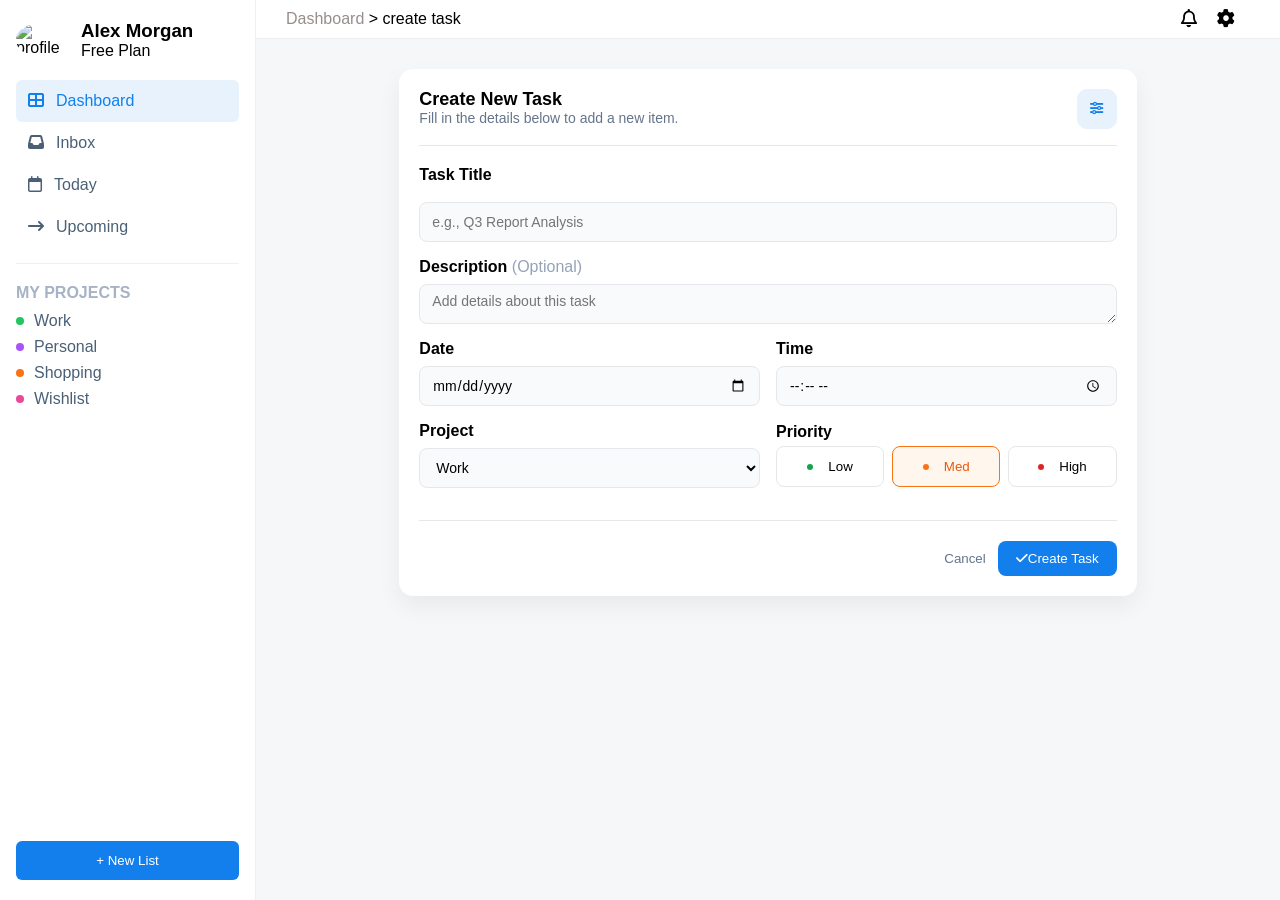
==== commit 1cfed4a2: "Add files via upload" ====
--- a/create.html
+++ b/create.html
@@ -28,7 +28,7 @@
         </div>
 
         <nav class="menu">
-          <a class="active"
+          <a href="Home.html" class="active"
             ><i class="fa-solid fa-table-cells-large"></i> Dashboard</a
           >
           <a><i class="fa-solid fa-inbox"></i> Inbox</a>
@@ -76,81 +76,87 @@
             </div>
 
             <!-- FORM -->
-            <form class="task-form">
-              <div class="form-group">
-                <label>Task Title</label><br />
-                <input
-                  style="margin-top: 0px"
-                  type="text"
-                  placeholder="e.g., Q3 Report Analysis"
-                />
-              </div>
+             <form class="task-form">
+  <div class="form-group">
+    <label>Task Title</label><br />
+    <input
+      id="title"
+      style="margin-top: 0px"
+      type="text"
+      placeholder="e.g., Q3 Report Analysis"
+    />
+  </div>
 
-              <div class="form-group">
-                <label >Description <span>(Optional)</span></label>
-                <textarea
-                  rows="5"
-                  placeholder="Add details about this task"
-                ></textarea>
-              </div>
+  <div class="form-group">
+    <label>Description <span>(Optional)</span></label>
+    <textarea
+      id="desc"
+      rows="5"
+      placeholder="Add details about this task"
+    ></textarea>
+  </div>
 
-              <!-- DATE & TIME -->
-              <div class="form-row date-time-row">
-                <div class="form-group">
-                  <label>Date</label>
-                  <input type="date" />
-                </div>
+  <!-- DATE & TIME -->
+  <div class="form-row date-time-row">
+    <div class="form-group">
+      <label>Date</label>
+      <input id="date" type="date" />
+    </div>
 
-                <div class="form-group">
-                  <label>Time</label>
-                  <input type="time" />
-                </div>
-              </div>
+    <div class="form-group">
+      <label>Time</label>
+      <input id="time" type="time" />
+    </div>
+  </div>
 
-              <!-- PROJECT & PRIORITY -->
-              <div class="form-row project-priority-row">
-                <div class="form-group">
-                  <label>Project</label>
-                  <select>
-                    <option>Inbox</option>
-                    <option>Personal</option>
-                    <option>Shopping</option>
-                    <option>Wishlist</option>
-                  </select>
-                </div>
+  <!-- PROJECT & PRIORITY -->
+  <div class="form-row project-priority-row">
+    <div class="form-group">
+      <label>Project</label>
+      <select id="project">
+        <option>Work</option>
+        <option>Personal</option>
+        <option>Shopping</option>
+        <option>Wishlist</option>
+      </select>
+    </div>
 
-                <div class="form-group priority-group">
-                  <label>Priority</label>
-                  <div class="priority">
-                    <button type="button" class="low">
-                      <span class="dot low-dot"></span> Low
-                    </button>
+    <div class="form-group priority-group">
+      <label>Priority</label>
+      <div class="priority">
+        <button type="button" class="low">
+          <span class="dot low-dot"></span> Low
+        </button>
 
-                    <button type="button" class="med active">
-                      <span class="dot med-dot"></span> Med
-                    </button>
+        <button type="button" class="med active">
+          <span class="dot med-dot"></span> Med
+        </button>
 
-                    <button type="button" class="high">
-                      <span class="dot high-dot"></span> High
-                    </button>
-                  </div>
-                </div>
-              </div>
+        <button type="button" class="high">
+          <span class="dot high-dot"></span> High
+        </button>
+      </div>
+    </div>
+  </div>
 
-              <!-- FOOTER -->
-              <div class="footer">
-                <button type="button" class="cancel-btn">Cancel</button>
-                <button type="submit" class="submit-btn">
-                  <i class="fa-solid fa-check"></i> Create Task
-                </button>
-              </div>
-            </form>
+  <!-- FOOTER -->
+  <div class="footer">
+     <button type="button" class="cancel-btn">Cancel </button>
+    <button type="submit" class="submit-btn">
+      <i class="fa-solid fa-check"></i>Create Task
+    </button>
+  </div>
+</form>
+
+          
           </div>
         </section>
       </main>
 
       <!-- OVERLAY -->
       <div class="overlay"></div>
+      
+
     </div>
 
     <!-- JS -->
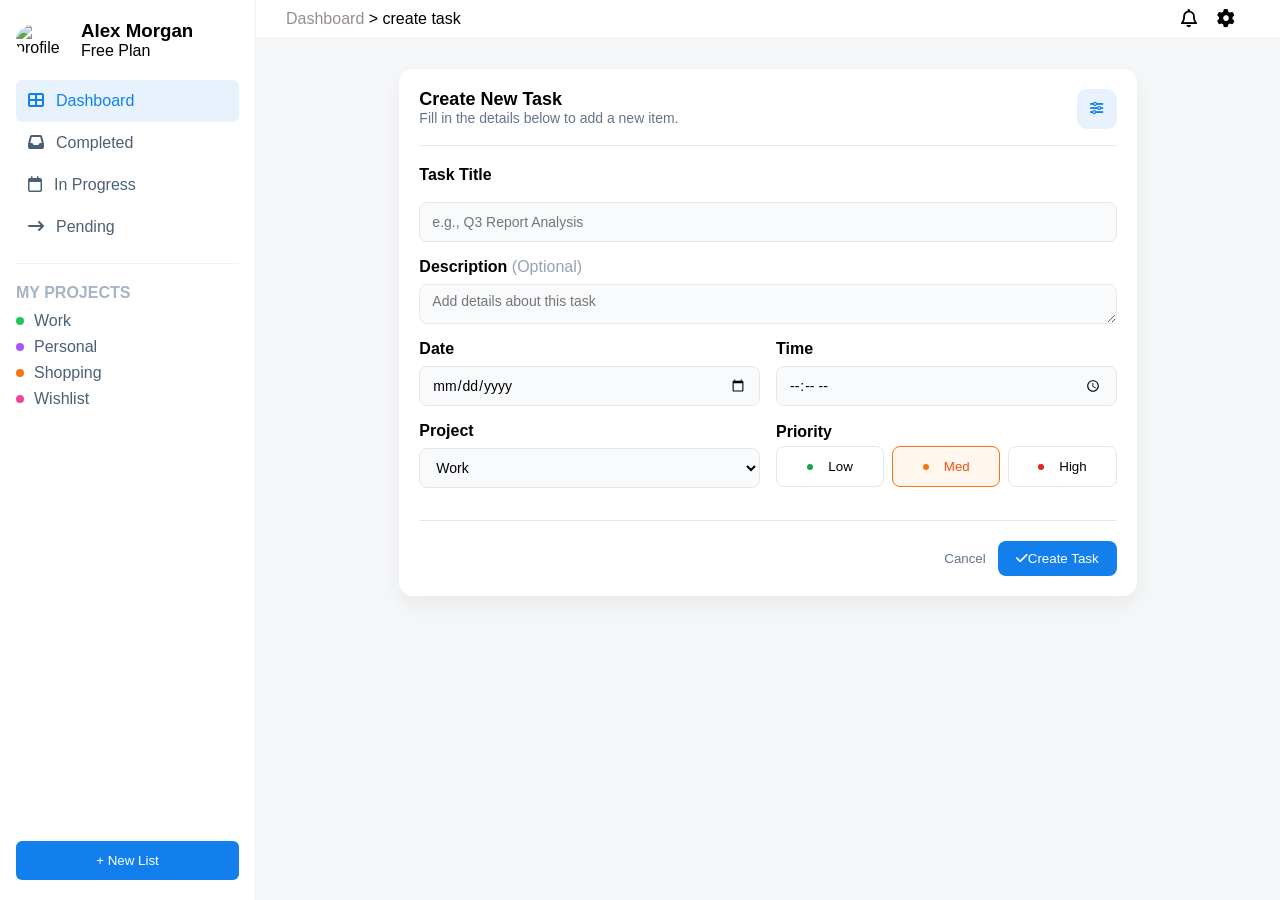
==== commit 99cbf50a: "Add files via upload" ====
--- a/create.html
+++ b/create.html
@@ -29,11 +29,10 @@
 
         <nav class="menu">
           <a href="Home.html" class="active"
-            ><i class="fa-solid fa-table-cells-large"></i> Dashboard</a
-          >
-          <a><i class="fa-solid fa-inbox"></i> Inbox</a>
-          <a><i class="fa-regular fa-calendar"></i> Today</a>
-          <a><i class="fa-solid fa-arrow-right-long"></i> Upcoming</a>
+            ><i class="fa-solid fa-table-cells-large"></i> Dashboard</a>
+      <a><i class="fa-solid fa-inbox"></i> Completed</a>
+      <a><i class="fa-regular fa-calendar"></i> In Progress</a>
+      <a><i class="fa-solid fa-arrow-right-long"></i> Pending</a>
         </nav>
 
         <div class="projects">
--- a/task.css
+++ b/task.css
@@ -177,9 +177,8 @@
   width: 80%;
   margin: 30px auto;
   justify-content: center;
-  
-
-}
+}
+
 
 .create-card {
   width: 90%;
